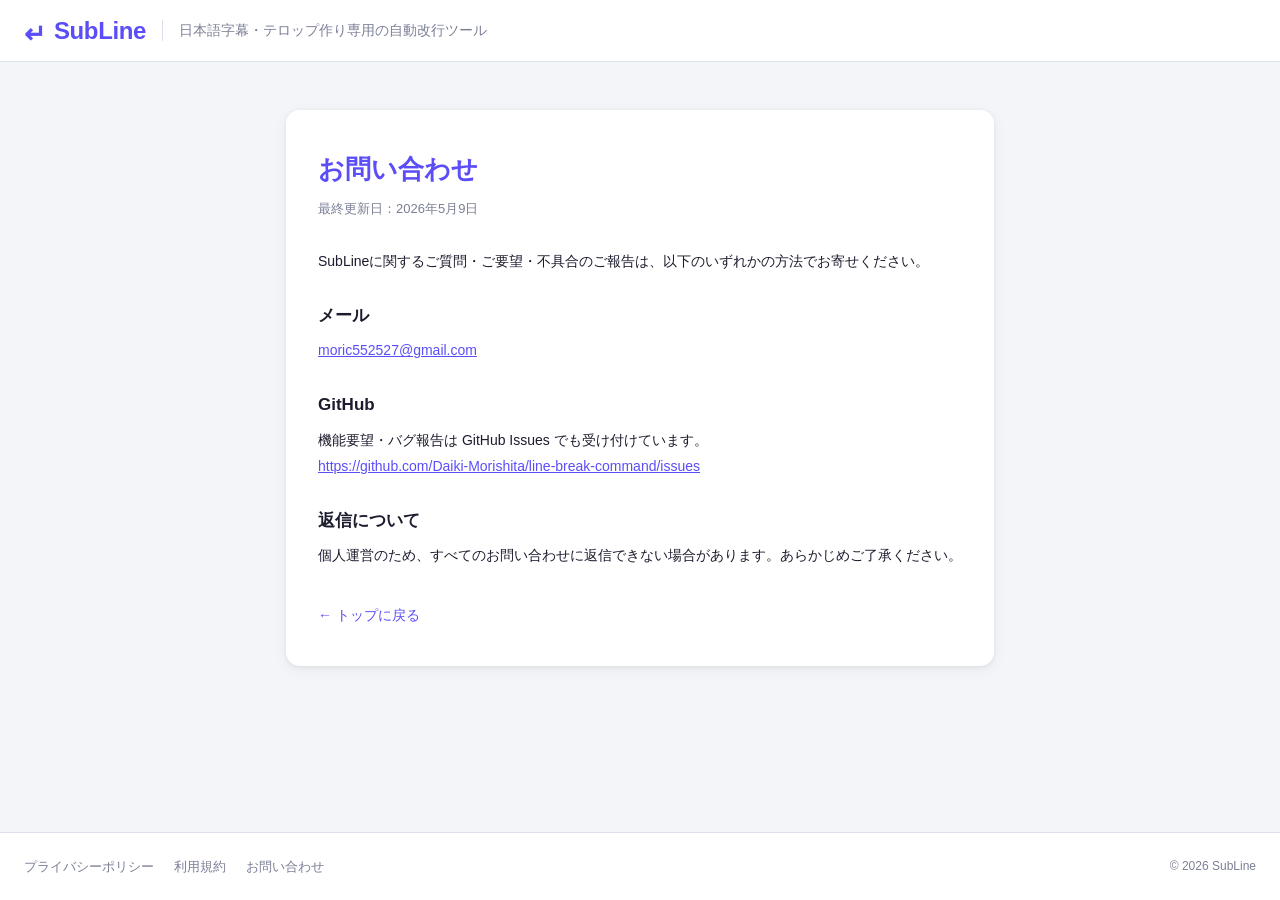
==== contact.html @ 8da9489d "feat: SEOメタタグ・各種リーガルページ・Vercel設定を追加し本番公開準備 警告文言を「45文字が最大」に変更、デフォルト最大文字数を27に、 一括置換ボタンを「文字の一括置換」に修正。Ad" ====
<!DOCTYPE html>
<html lang="ja">
<head>
  <meta charset="UTF-8">
  <meta name="viewport" content="width=device-width, initial-scale=1.0">
  <title>お問い合わせ – SubLine</title>
  <meta name="description" content="SubLine（字幕自動改行ツール）へのお問い合わせ。">
  <meta name="robots" content="index,follow">
  <link rel="stylesheet" href="style.css">
</head>
<body>

  <header class="header">
    <div class="header-inner">
      <a href="index.html" class="logo" style="text-decoration:none">
        <span class="logo-icon">↵</span>
        <span class="logo-text">SubLine</span>
      </a>
      <span class="tagline">日本語字幕・テロップ作り専用の自動改行ツール</span>
    </div>
  </header>

  <main>
    <article class="static-page">
      <h1>お問い合わせ</h1>
      <p class="updated">最終更新日：2026年5月9日</p>

      <p>SubLineに関するご質問・ご要望・不具合のご報告は、以下のいずれかの方法でお寄せください。</p>

      <h2>メール</h2>
      <p><a href="mailto:moric552527@gmail.com">moric552527@gmail.com</a></p>

      <h2>GitHub</h2>
      <p>機能要望・バグ報告は GitHub Issues でも受け付けています。<br>
        <a href="https://github.com/Daiki-Morishita/line-break-command/issues" target="_blank" rel="noopener">https://github.com/Daiki-Morishita/line-break-command/issues</a>
      </p>

      <h2>返信について</h2>
      <p>個人運営のため、すべてのお問い合わせに返信できない場合があります。あらかじめご了承ください。</p>

      <a href="index.html" class="back-link">← トップに戻る</a>
    </article>
  </main>

  <footer class="footer">
    <div class="footer-inner">
      <div class="footer-links">
        <a href="privacy.html">プライバシーポリシー</a>
        <a href="terms.html">利用規約</a>
        <a href="contact.html">お問い合わせ</a>
      </div>
      <div class="footer-copy">© 2026 SubLine</div>
    </div>
  </footer>

</body>
</html>
---- style.css ----
/* ── Reset ────────────────────────────────────── */
*, *::before, *::after { box-sizing: border-box; margin: 0; padding: 0; }

/* ── Variables ────────────────────────────────── */
:root {
  --bg:        #f4f5f9;
  --surface:   #ffffff;
  --border:    #dde1ee;
  --accent:    #5b4ef8;
  --accent-h:  #4a3fd8;
  --text:      #1c1c2e;
  --muted:     #7b7f96;
  --success:   #22c55e;
  --r-sm:      6px;
  --r-md:      10px;
  --r-lg:      14px;
  --shadow:    0 1px 4px rgba(0,0,0,.07), 0 4px 16px rgba(0,0,0,.05);
  --t:         0.15s ease;
}

/* ── Base ─────────────────────────────────────── */
html, body { height: 100%; }
body {
  font-family: -apple-system, BlinkMacSystemFont, 'Segoe UI', 'Helvetica Neue', sans-serif;
  background: var(--bg);
  color: var(--text);
  display: flex;
  flex-direction: column;
  font-size: 14px;
  line-height: 1.5;
}

/* ── Header ───────────────────────────────────── */
.header {
  background: var(--surface);
  border-bottom: 1px solid var(--border);
  height: 62px;
  display: flex;
  align-items: center;
  padding: 0 24px;
  flex-shrink: 0;
}
.header-inner {
  display: flex;
  align-items: center;
  gap: 16px;
  max-width: 1440px;
  width: 100%;
  margin: 0 auto;
}
.logo { display: flex; align-items: center; gap: 8px; }
.logo-icon {
  font-size: 26px;
  color: var(--accent);
  font-weight: 700;
  line-height: 1;
  position: relative;
  top: 3px;          /* visual baseline correction for ↵ glyph */
}
.logo-text { font-size: 24px; font-weight: 700; color: var(--accent); letter-spacing: -.4px; }
.tagline {
  font-size: 14px;
  color: var(--muted);
  padding-left: 16px;
  border-left: 1px solid var(--border);
  white-space: nowrap;
}

/* ── Ad slots ─────────────────────────────────── */
.ad-slot { width: 100%; }
.ad-slot:not(:empty) {
  min-height: 90px;
  display: flex;
  align-items: center;
  justify-content: center;
  background: #f0f0f0;
  border-top: 1px solid var(--border);
  border-bottom: 1px solid var(--border);
  font-size: 12px;
  color: #bbb;
}

/* ── Main ─────────────────────────────────────── */
main {
  flex: 1;
  display: flex;
  flex-direction: column;
  padding: 16px 20px 20px;
  max-width: 1440px;
  width: 100%;
  margin: 0 auto;
  min-height: 0;
}

/* ── Settings bar ─────────────────────────────── */
.settings-bar {
  display: flex;
  align-items: center;
  gap: 24px;
  background: var(--surface);
  border: 1px solid var(--border);
  border-radius: var(--r-md);
  padding: 10px 18px;
  margin-bottom: 10px;
  box-shadow: var(--shadow);
  flex-wrap: wrap;
  flex-shrink: 0;
}
.setting-item {
  display: flex;
  align-items: center;
  gap: 8px;
}
.setting-item > label:not(.switch) {
  font-size: 13px;
  color: var(--muted);
  white-space: nowrap;
}
.input-with-unit { display: flex; align-items: center; gap: 5px; }
.input-with-unit input {
  width: 62px;
  padding: 4px 8px;
  border: 1px solid var(--border);
  border-radius: var(--r-sm);
  font-size: 15px;
  font-weight: 600;
  text-align: center;
  color: var(--text);
  background: var(--bg);
  outline: none;
  transition: border-color var(--t);
  -moz-appearance: textfield;
}
.input-with-unit input::-webkit-inner-spin-button,
.input-with-unit input::-webkit-outer-spin-button { display: none; }
.input-with-unit input:focus { border-color: var(--accent); box-shadow: 0 0 0 3px rgba(91,78,248,.12); }
.input-with-unit span { font-size: 13px; color: var(--muted); }

/* Toggle switch */
.switch {
  display: flex;
  align-items: center;
  gap: 8px;
  cursor: pointer;
  user-select: none;
}
.switch input { display: none; }
.slider {
  position: relative;
  width: 34px;
  height: 18px;
  background: var(--border);
  border-radius: 9px;
  transition: background var(--t);
  flex-shrink: 0;
}
.slider::after {
  content: '';
  position: absolute;
  top: 3px; left: 3px;
  width: 12px; height: 12px;
  background: white;
  border-radius: 50%;
  box-shadow: 0 1px 3px rgba(0,0,0,.25);
  transition: transform var(--t);
}
.switch input:checked ~ .slider           { background: var(--accent); }
.switch input:checked ~ .slider::after   { transform: translateX(16px); }
.switch > span:last-child { font-size: 13px; white-space: nowrap; }
.loader-text { font-size: 13px; color: var(--muted); }

/* ── Char warning ─────────────────────────────── */
.char-warning {
  padding: 7px 14px;
  background: #fffbe6;
  border: 1px solid #f5c842;
  border-radius: var(--r-sm);
  font-size: 12px;
  color: #7a5c00;
  margin-bottom: 10px;
  flex-shrink: 0;
}

/* ── Editor grid ──────────────────────────────── */
.editor-grid {
  flex: 1;
  display: grid;
  grid-template-columns: 1fr 40px 1fr;
  background: var(--surface);
  border: 1px solid var(--border);
  border-radius: var(--r-lg);
  box-shadow: var(--shadow);
  overflow: hidden;
  min-height: 0;
  height: calc(100vh - 192px);
}

/* ── Pane ─────────────────────────────────────── */
.pane { display: flex; flex-direction: column; min-width: 0; }
.pane-header {
  display: flex;
  align-items: center;
  justify-content: space-between;
  padding: 9px 14px;
  border-bottom: 1px solid var(--border);
  background: var(--bg);
  flex-shrink: 0;
}
.pane-title {
  font-size: 13px;
  font-weight: 700;
  color: var(--text);
}
.pane-meta { display: flex; align-items: center; gap: 8px; }
.meta-text  { font-size: 12px; color: var(--muted); }

/* Textarea */
.editor-textarea {
  flex: 1;
  padding: 14px 16px;
  border: none;
  outline: none;
  resize: none;
  font-family: 'Hiragino Sans', 'Hiragino Kaku Gothic ProN', 'Noto Sans JP', 'YuGothic', sans-serif;
  font-size: 14px;
  line-height: 1.9;
  color: var(--text);
  background: var(--surface);
  width: 100%;
}
.output-textarea { background: #fafbff; cursor: text; }

/* ── Ruler ────────────────────────────────────── */
.ruler {
  position: relative;
  height: 22px;
  padding: 0 16px;
  background: var(--bg);
  border-bottom: 1px solid var(--border);
  flex-shrink: 0;
  user-select: none;
}
.ruler-tick {
  position: absolute;
  top: 2px;
  font-size: 10px;
  color: #bbb;
  font-variant-numeric: tabular-nums;
  letter-spacing: -.2px;
  transform: translateX(-50%);
  white-space: nowrap;
}
.ruler-tick::before {
  content: '';
  display: block;
  width: 1px;
  height: 4px;
  background: #ddd;
  margin: 0 auto 1px;
}
.ruler-tick.ruler-max {
  color: var(--accent);
  font-weight: 600;
}
.ruler-tick.ruler-max::before { background: var(--accent); }

/* Divider */
.divider {
  display: flex;
  align-items: center;
  justify-content: center;
  border-left: 1px solid var(--border);
  border-right: 1px solid var(--border);
  background: var(--bg);
  color: var(--muted);
  font-size: 22px;
  font-weight: 300;
  user-select: none;
}

/* ── Replace bar ──────────────────────────────── */
.replace-bar {
  display: flex;
  align-items: center;
  gap: 8px;
  background: var(--surface);
  border: 1px solid var(--border);
  border-radius: var(--r-md);
  padding: 8px 16px;
  margin-bottom: 10px;
  box-shadow: var(--shadow);
  flex-shrink: 0;
  flex-wrap: wrap;
}
.replace-label {
  font-size: 13px;
  color: var(--muted);
  white-space: nowrap;
  flex-shrink: 0;
}
.replace-input {
  flex: 1;
  min-width: 120px;
  max-width: 280px;
  padding: 5px 10px;
  border: 1px solid var(--border);
  border-radius: var(--r-sm);
  font-size: 13px;
  font-family: inherit;
  color: var(--text);
  background: var(--bg);
  outline: none;
  transition: border-color var(--t);
}
.replace-input:focus { border-color: var(--accent); box-shadow: 0 0 0 3px rgba(91,78,248,.12); }
.replace-input::placeholder { color: var(--muted); }
.replace-arrow { color: var(--muted); font-size: 14px; flex-shrink: 0; }
.btn-replace {
  padding: 5px 14px;
  background: var(--accent);
  color: white;
  border: none;
  border-radius: var(--r-sm);
  font-size: 13px;
  font-family: inherit;
  font-weight: 500;
  cursor: pointer;
  white-space: nowrap;
  transition: background var(--t);
  flex-shrink: 0;
}
.btn-replace:hover { background: var(--accent-h); }
.btn-replace.done  { background: var(--success); }
.btn-replace-close {
  padding: 4px 8px;
  background: transparent;
  border: 1px solid var(--border);
  border-radius: var(--r-sm);
  color: var(--muted);
  cursor: pointer;
  font-size: 12px;
  font-family: inherit;
  transition: all var(--t);
  flex-shrink: 0;
}
.btn-replace-close:hover { background: var(--bg); color: var(--text); }
.btn-replace-toggle {
  padding: 5px 12px;
  background: transparent;
  border: 1px solid var(--border);
  border-radius: var(--r-sm);
  color: var(--muted);
  cursor: pointer;
  font-size: 13px;
  font-family: inherit;
  transition: all var(--t);
  white-space: nowrap;
}
.btn-replace-toggle:hover { background: var(--bg); color: var(--text); border-color: #bbb; }
.btn-replace-toggle.active { background: var(--accent); color: white; border-color: var(--accent); }

/* ── Buttons ──────────────────────────────────── */
.btn-clear, .btn-copy {
  padding: 4px 10px;
  border-radius: var(--r-sm);
  border: 1px solid var(--border);
  font-size: 12px;
  font-family: inherit;
  cursor: pointer;
  transition: all var(--t);
  white-space: nowrap;
  background: transparent;
  color: var(--muted);
}
.btn-clear:hover, .btn-copy:hover { background: var(--bg); color: var(--text); border-color: #bbb; }
.btn-copy.copied { background: var(--success); border-color: var(--success); color: white; }
.btn-export {
  padding: 4px 10px;
  border-radius: var(--r-sm);
  border: 1px solid var(--accent);
  font-size: 12px;
  font-family: inherit;
  cursor: pointer;
  transition: all var(--t);
  white-space: nowrap;
  background: var(--accent);
  color: white;
  font-weight: 500;
}
.btn-export:hover  { background: var(--accent-h); border-color: var(--accent-h); }
.btn-export.open   { background: var(--accent-h); border-color: var(--accent-h); }
.btn-quote {
  padding: 4px 10px;
  border-radius: var(--r-sm);
  border: 1px solid var(--border);
  font-size: 12px;
  font-family: inherit;
  cursor: pointer;
  transition: all var(--t);
  white-space: nowrap;
  background: transparent;
  color: var(--muted);
}
.btn-quote:hover, .btn-quote.open { background: var(--bg); color: var(--text); border-color: #bbb; }

/* ── Dropdown ─────────────────────────────────── */
.dropdown { position: relative; }
.dropdown-menu {
  display: none;
  position: absolute;
  right: 0;
  top: calc(100% + 5px);
  background: var(--surface);
  border: 1px solid var(--border);
  border-radius: var(--r-md);
  box-shadow: 0 4px 20px rgba(0,0,0,.12);
  min-width: 200px;
  z-index: 200;
  overflow: hidden;
}
.dropdown-menu.open { display: block; }
.dropdown-item {
  display: block;
  width: 100%;
  padding: 9px 14px;
  text-align: left;
  background: none;
  border: none;
  font-size: 13px;
  font-family: inherit;
  color: var(--text);
  cursor: pointer;
  white-space: nowrap;
  transition: background var(--t);
  border-bottom: 1px solid var(--border);
}
.dropdown-item:last-child { border-bottom: none; }
.dropdown-item:hover { background: var(--bg); }

/* ── Info / Footer ────────────────────────────── */
.info-section {
  background: var(--surface);
  border-top: 1px solid var(--border);
  padding: 48px 24px;
}
.info-inner {
  max-width: 880px;
  margin: 0 auto;
  color: var(--text);
}
.info-inner h2 {
  font-size: 22px;
  font-weight: 700;
  margin-bottom: 16px;
  color: var(--accent);
}
.info-inner h3 {
  font-size: 16px;
  font-weight: 700;
  margin: 28px 0 10px;
}
.info-inner p { margin-bottom: 12px; line-height: 1.75; }
.info-inner ul, .info-inner ol { margin: 0 0 12px 22px; line-height: 1.85; }
.info-inner li { margin-bottom: 4px; }
.info-inner .info-note {
  margin-top: 24px;
  padding: 14px 16px;
  background: var(--bg);
  border-radius: var(--r-md);
  font-size: 13px;
  color: var(--muted);
}

.footer {
  background: var(--surface);
  border-top: 1px solid var(--border);
  padding: 24px;
}
.footer-inner {
  max-width: 1440px;
  margin: 0 auto;
  display: flex;
  justify-content: space-between;
  align-items: center;
  flex-wrap: wrap;
  gap: 12px;
}
.footer-links { display: flex; gap: 20px; }
.footer-links a {
  color: var(--muted);
  font-size: 13px;
  text-decoration: none;
  transition: color var(--t);
}
.footer-links a:hover { color: var(--accent); }
.footer-copy { color: var(--muted); font-size: 12px; }

/* Static page (privacy/terms/contact) */
.static-page {
  background: var(--surface);
  max-width: 880px;
  margin: 32px auto;
  padding: 40px 32px;
  border-radius: var(--r-lg);
  box-shadow: var(--shadow);
}
.static-page h1 {
  font-size: 26px;
  font-weight: 700;
  margin-bottom: 8px;
  color: var(--accent);
}
.static-page .updated {
  color: var(--muted);
  font-size: 13px;
  margin-bottom: 28px;
}
.static-page h2 {
  font-size: 17px;
  font-weight: 700;
  margin: 28px 0 10px;
}
.static-page p { margin-bottom: 12px; line-height: 1.85; }
.static-page ul { margin: 0 0 12px 22px; line-height: 1.85; }
.static-page a { color: var(--accent); }
.static-page .back-link {
  display: inline-block;
  margin-top: 24px;
  color: var(--accent);
  text-decoration: none;
  font-size: 14px;
}
.static-page .back-link:hover { text-decoration: underline; }

/* ── Mobile ───────────────────────────────────── */
@media (max-width: 760px) {
  .info-section { padding: 32px 16px; }
  .static-page { margin: 16px; padding: 24px 18px; }
  .footer-inner { flex-direction: column; align-items: flex-start; }
  main { padding: 10px 12px 14px; }
  .editor-grid {
    grid-template-columns: 1fr;
    grid-template-rows: 1fr 32px 1fr;
    height: auto;
    min-height: 520px;
  }
  .pane { min-height: 230px; }
  .divider {
    border-left: none; border-right: none;
    border-top: 1px solid var(--border);
    border-bottom: 1px solid var(--border);
    height: 32px;
  }
  .settings-bar { gap: 12px; }
  .tagline { display: none; }
  .header { padding: 0 14px; }
}
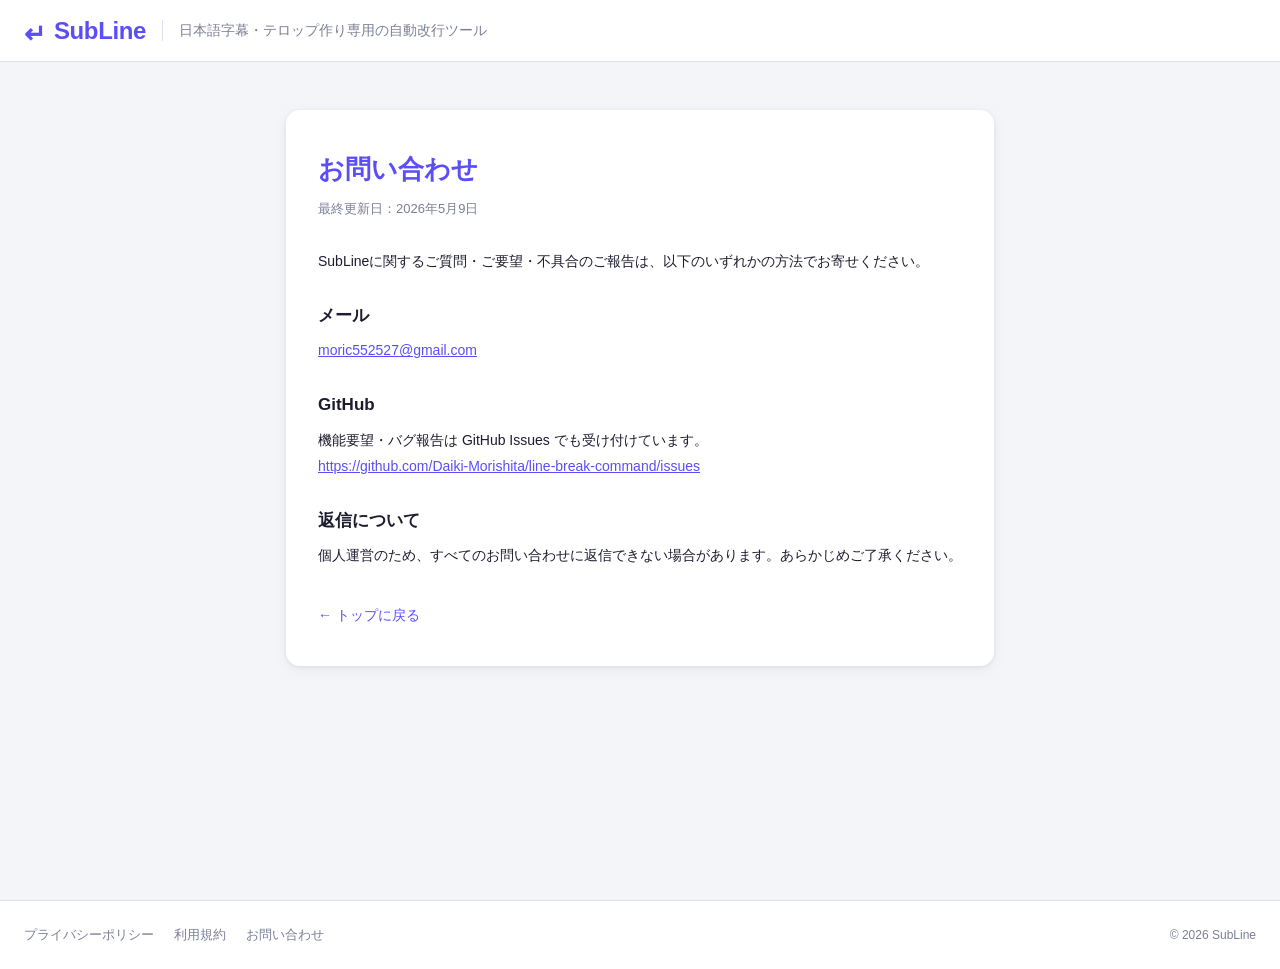
==== commit 56023cac: "feat: AdSense 認証スクリプトを全ページに設置（publisher: ca-pub-4355731853778451）" ====
--- a/contact.html
+++ b/contact.html
@@ -7,6 +7,8 @@
   <meta name="description" content="SubLine（字幕自動改行ツール）へのお問い合わせ。">
   <meta name="robots" content="index,follow">
   <link rel="stylesheet" href="style.css">
+  <script async src="https://pagead2.googlesyndication.com/pagead/js/adsbygoogle.js?client=ca-pub-4355731853778451" crossorigin="anonymous"></script>
+  <meta name="google-adsense-account" content="ca-pub-4355731853778451">
 </head>
 <body>
 
--- a/style.css
+++ b/style.css
@@ -19,13 +19,13 @@
 }
 
 /* ── Base ─────────────────────────────────────── */
-html, body { height: 100%; }
 body {
   font-family: -apple-system, BlinkMacSystemFont, 'Segoe UI', 'Helvetica Neue', sans-serif;
   background: var(--bg);
   color: var(--text);
   display: flex;
   flex-direction: column;
+  min-height: 100vh;
   font-size: 14px;
   line-height: 1.5;
 }
@@ -82,14 +82,13 @@
 
 /* ── Main ─────────────────────────────────────── */
 main {
-  flex: 1;
   display: flex;
   flex-direction: column;
   padding: 16px 20px 20px;
   max-width: 1440px;
   width: 100%;
   margin: 0 auto;
-  min-height: 0;
+  min-height: calc(100vh - 62px);
 }
 
 /* ── Settings bar ─────────────────────────────── */
